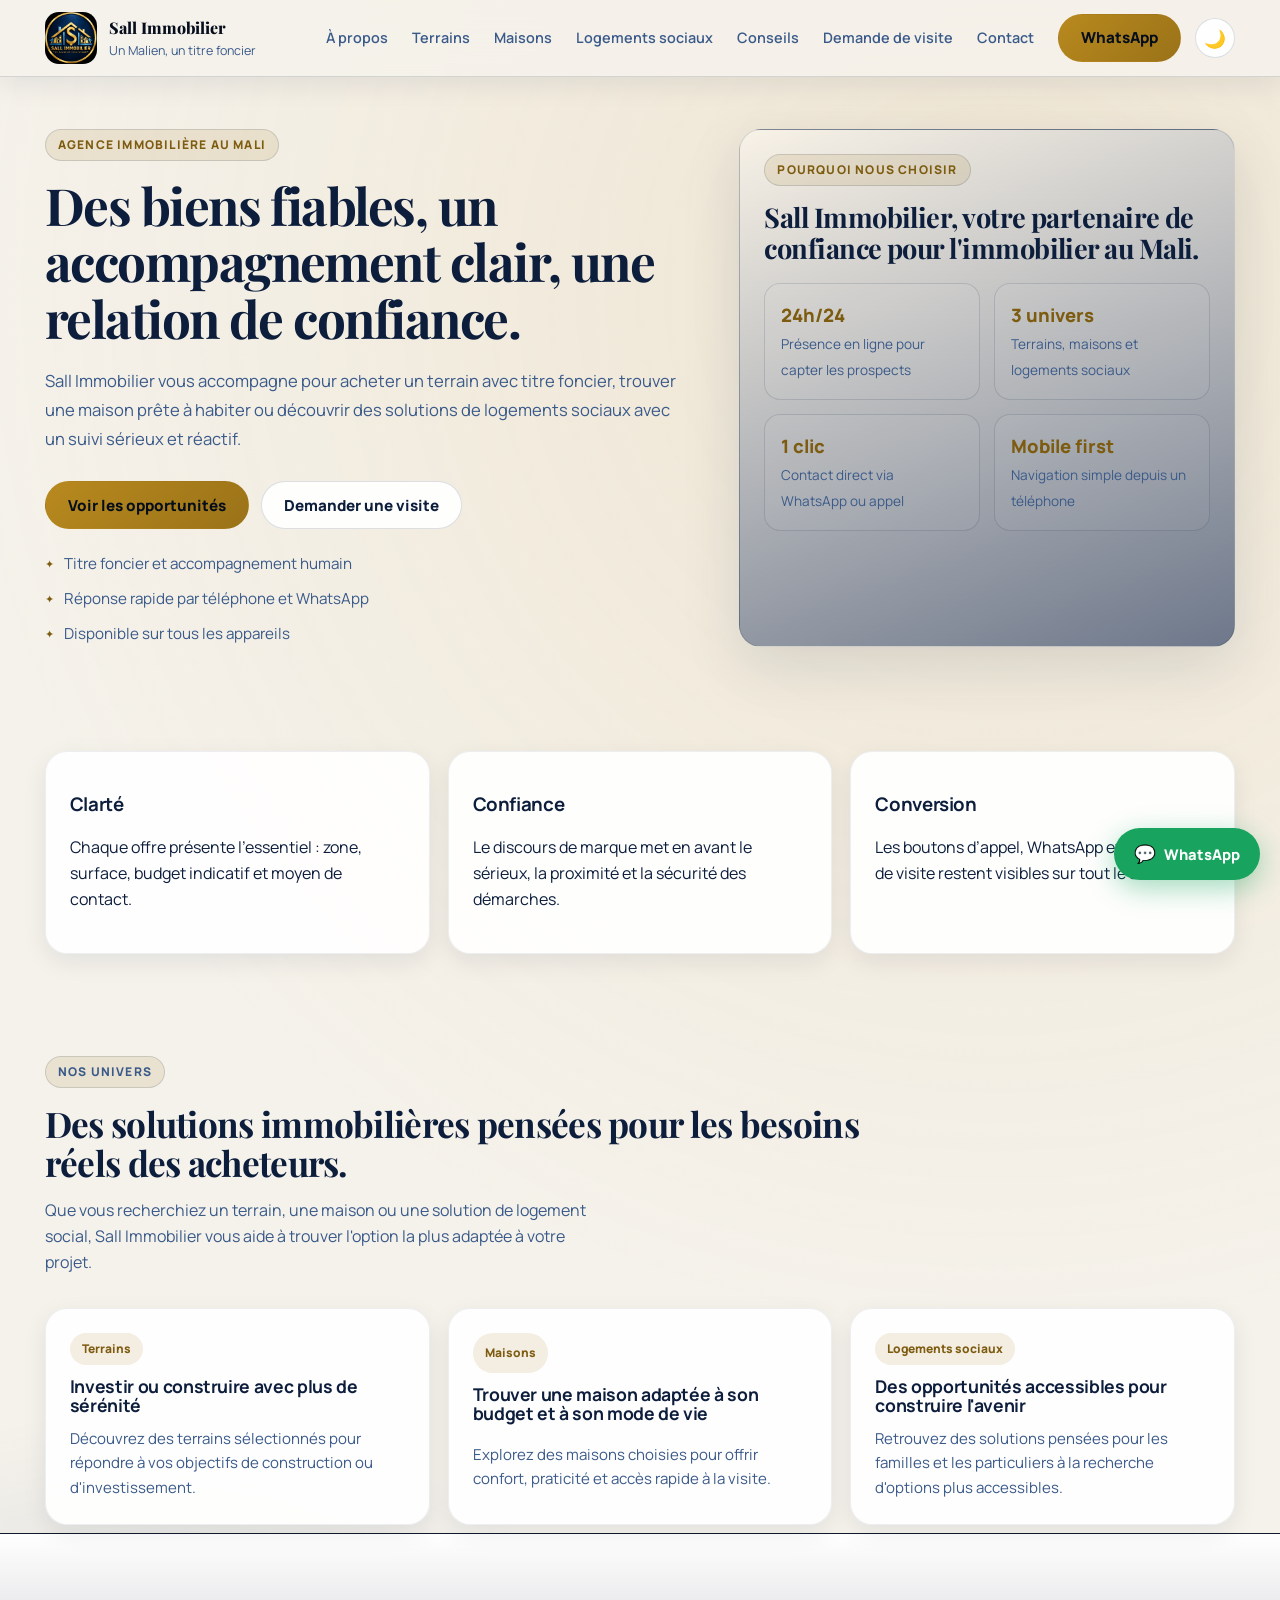
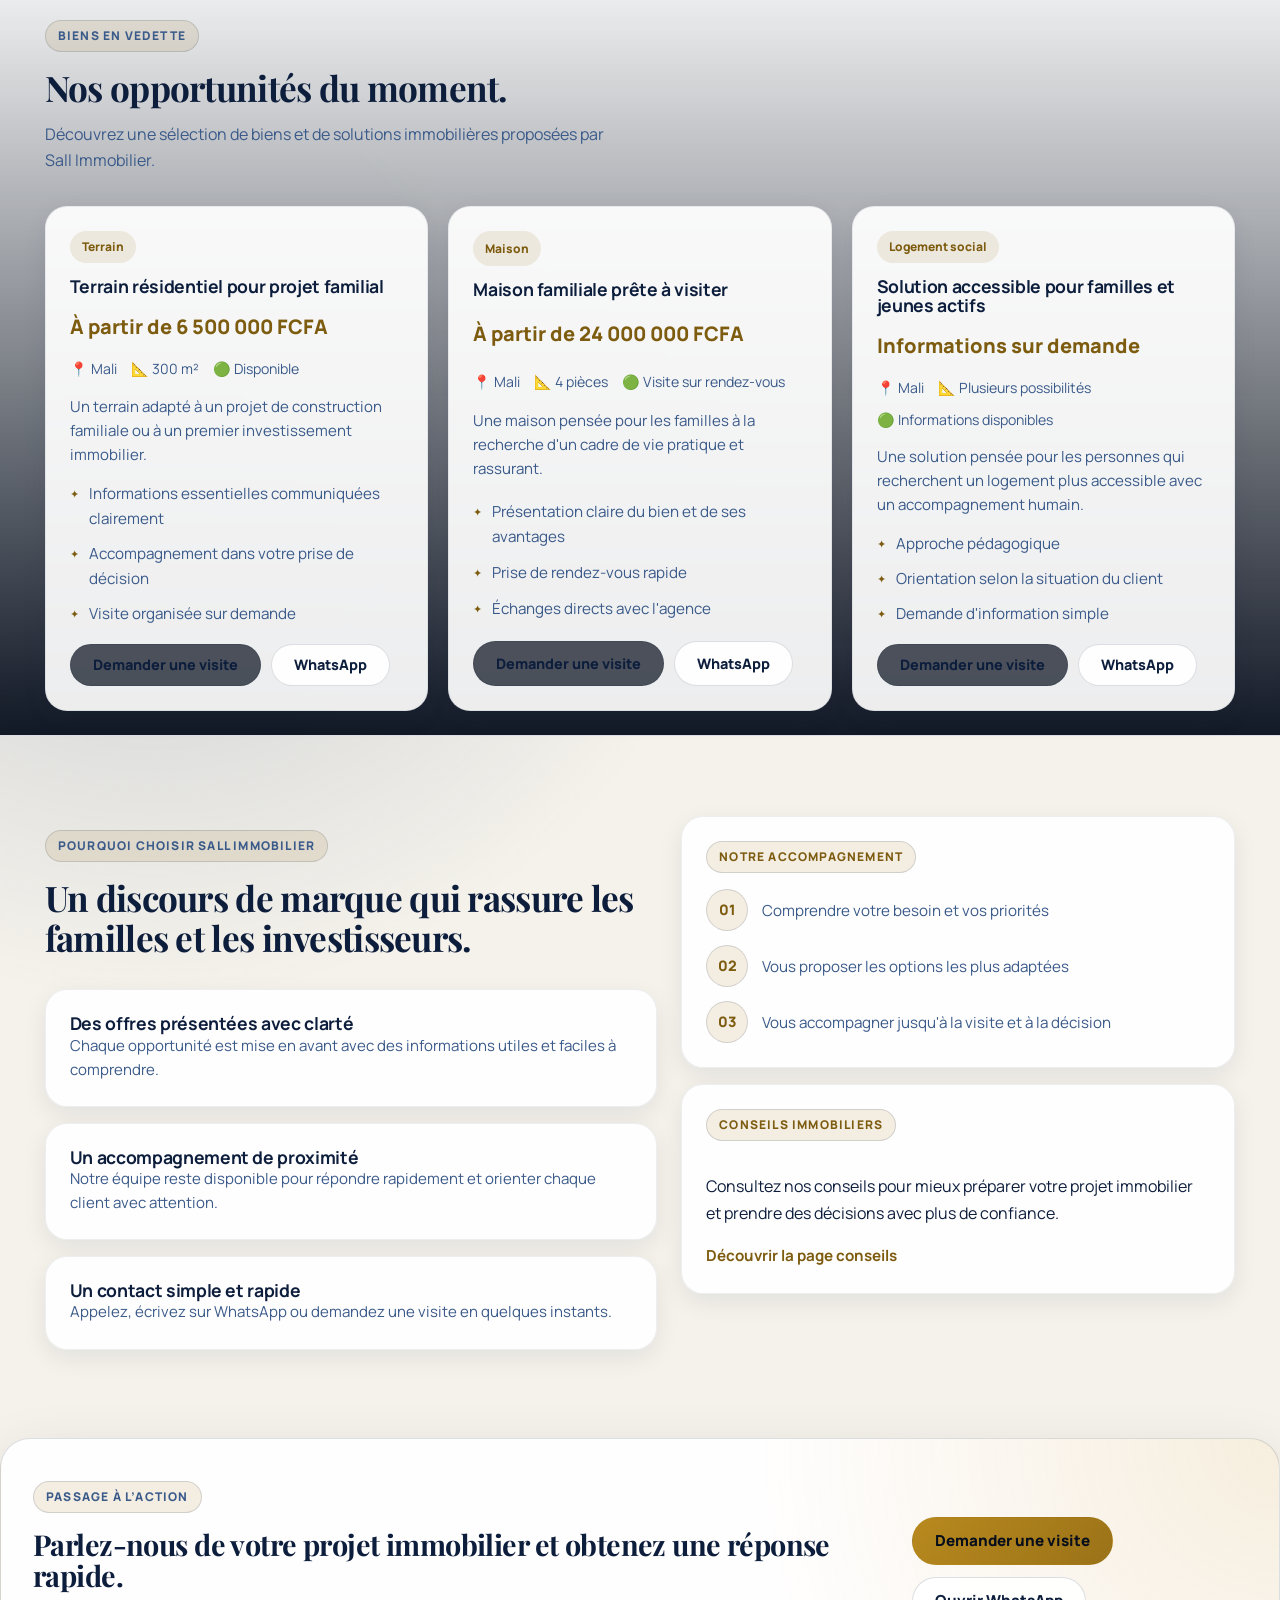
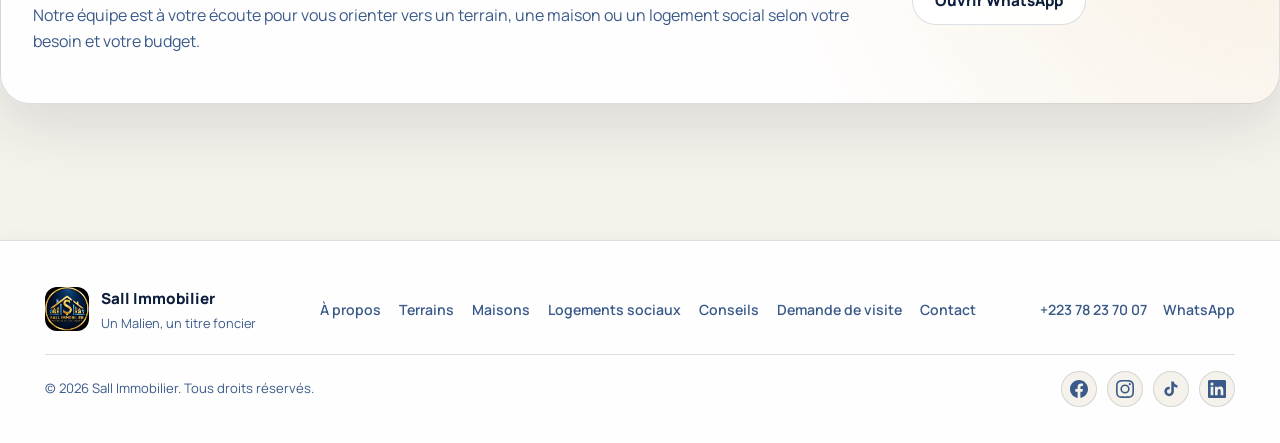
==== index.html @ d14646b2 "Clean deploy - Site Sall Immobilier" ====
<!DOCTYPE html>
<html lang="fr">
  <head>
    <meta charset="UTF-8" />
    <meta name="viewport" content="width=device-width, initial-scale=1.0" />
    <title>Sall Immobilier | Terrains, maisons et logements sociaux au Mali</title>
    <link rel="icon" type="image/png" href="Logo.png" />
    <meta
      name="description"
      content="Sall Immobilier accompagne vos projets immobiliers au Mali avec des terrains, maisons et logements sociaux présentés avec clarté et professionnalisme."
    />
    <link rel="preconnect" href="https://fonts.googleapis.com" />
    <link rel="preconnect" href="https://fonts.gstatic.com" crossorigin />
    <link
      href="https://fonts.googleapis.com/css2?family=Manrope:wght@400;500;600;700;800&family=Playfair+Display:wght@600;700&display=swap"
      rel="stylesheet"
    />
    <link rel="stylesheet" href="styles.css" />
    <link rel="icon" type="image/png" href="Logo.png" />
    <link rel="shortcut icon" href="Logo.png" />
    <link rel="apple-touch-icon" href="Logo.png" />
  </head>
  <body data-page="home">
    <header class="site-header" data-site-header></header>

    <main>
      <section class="hero hero-home">
        <div class="shell hero-grid">
          <div class="hero-copy">
            <p class="eyebrow">Agence immobilière au Mali</p>
            <h1>Des biens fiables, un accompagnement clair, une relation de confiance.</h1>
            <p class="lead">
              Sall Immobilier vous accompagne pour acheter un terrain avec titre foncier,
              trouver une maison prête à habiter ou découvrir des solutions de logements
              sociaux avec un suivi sérieux et réactif.
            </p>
            <div class="button-row">
              <a class="button button-gold" href="terrains.html">Voir les opportunités</a>
              <a class="button button-outline" href="demande-visite.html">Demander une visite</a>
            </div>
            <ul class="feature-list compact-list">
              <li>Titre foncier et accompagnement humain</li>
              <li>Réponse rapide par téléphone et WhatsApp</li>
              <li>Disponible sur tous les appareils</li>
            </ul>
          </div>

          <div class="hero-panel elevated-card">
            <p class="card-kicker">Pourquoi nous choisir</p>
            <h2>Sall Immobilier, votre partenaire de confiance pour l'immobilier au Mali.</h2>
            <div class="stats-grid">
              <article>
                <strong>24h/24</strong>
                <span>Présence en ligne pour capter les prospects</span>
              </article>
              <article>
                <strong>3 univers</strong>
                <span>Terrains, maisons et logements sociaux</span>
              </article>
              <article>
                <strong>1 clic</strong>
                <span>Contact direct via WhatsApp ou appel</span>
              </article>
              <article>
                <strong>Mobile first</strong>
                <span>Navigation simple depuis un téléphone</span>
              </article>
            </div>
          </div>
        </div>
      </section>

      <section class="section">
        <div class="shell">
          <div class="trust-grid">
            <article class="info-card">
              <h3>Clarté</h3>
              <p>Chaque offre présente l’essentiel : zone, surface, budget indicatif et moyen de contact.</p>
            </article>
            <article class="info-card">
              <h3>Confiance</h3>
              <p>Le discours de marque met en avant le sérieux, la proximité et la sécurité des démarches.</p>
            </article>
            <article class="info-card">
              <h3>Conversion</h3>
              <p>Les boutons d’appel, WhatsApp et demande de visite restent visibles sur tout le site.</p>
            </article>
          </div>
        </div>
      </section>

      <section class="section">
        <div class="shell">
          <div class="section-heading">
            <p class="eyebrow">Nos univers</p>
            <h2>Des solutions immobilières pensées pour les besoins réels des acheteurs.</h2>
            <p>
              Que vous recherchiez un terrain, une maison ou une solution de logement social,
              Sall Immobilier vous aide à trouver l'option la plus adaptée à votre projet.
            </p>
          </div>
          <div class="category-grid">
            <a class="category-card" href="terrains.html">
              <span class="pill">Terrains</span>
              <h3>Investir ou construire avec plus de sérénité</h3>
              <p>
                Découvrez des terrains sélectionnés pour répondre à vos objectifs de construction
                ou d'investissement.
              </p>
            </a>
            <a class="category-card" href="maisons.html">
              <span class="pill">Maisons</span>
              <h3>Trouver une maison adaptée à son budget et à son mode de vie</h3>
              <p>
                Explorez des maisons choisies pour offrir confort, praticité et accès rapide à
                la visite.
              </p>
            </a>
            <a class="category-card" href="logements-sociaux.html">
              <span class="pill">Logements sociaux</span>
              <h3>Des opportunités accessibles pour construire l'avenir</h3>
              <p>
                Retrouvez des solutions pensées pour les familles et les particuliers à la
                recherche d'options plus accessibles.
              </p>
            </a>
          </div>
        </div>
      </section>

      <section class="section section-dark">
        <div class="shell">
          <div class="section-heading">
            <p class="eyebrow">Biens en vedette</p>
            <h2>Nos opportunités du moment.</h2>
            <p>
              Découvrez une sélection de biens et de solutions immobilières proposées par
              Sall Immobilier.
            </p>
          </div>
          <div class="listing-grid" data-listings="featured"></div>
        </div>
      </section>

      <section class="section">
        <div class="shell split-layout">
          <div>
            <div class="section-heading">
              <p class="eyebrow">Pourquoi choisir Sall Immobilier</p>
              <h2>Un discours de marque qui rassure les familles et les investisseurs.</h2>
            </div>
            <div class="bullet-cards">
              <article class="bullet-card">
                <h3>Des offres présentées avec clarté</h3>
                <p>Chaque opportunité est mise en avant avec des informations utiles et faciles à comprendre.</p>
              </article>
              <article class="bullet-card">
                <h3>Un accompagnement de proximité</h3>
                <p>Notre équipe reste disponible pour répondre rapidement et orienter chaque client avec attention.</p>
              </article>
              <article class="bullet-card">
                <h3>Un contact simple et rapide</h3>
                <p>Appelez, écrivez sur WhatsApp ou demandez une visite en quelques instants.</p>
              </article>
            </div>
          </div>

          <div class="panel-stack">
            <article class="elevated-card">
              <p class="card-kicker">Notre accompagnement</p>
              <ol class="step-list">
                <li>Comprendre votre besoin et vos priorités</li>
                <li>Vous proposer les options les plus adaptées</li>
                <li>Vous accompagner jusqu'à la visite et à la décision</li>
              </ol>
            </article>
            <article class="elevated-card">
              <p class="card-kicker">Conseils immobiliers</p>
              <p>
                Consultez nos conseils pour mieux préparer votre projet immobilier et prendre
                des décisions avec plus de confiance.
              </p>
              <a class="text-link" href="conseils.html">Découvrir la page conseils</a>
            </article>
          </div>
        </div>
      </section>

      <section class="section cta-section">
        <div class="shell cta-shell">
          <div>
            <p class="eyebrow">Passage à l’action</p>
            <h2>Parlez-nous de votre projet immobilier et obtenez une réponse rapide.</h2>
            <p>
              Notre équipe est à votre écoute pour vous orienter vers un terrain, une maison ou
              un logement social selon votre besoin et votre budget.
            </p>
          </div>
          <div class="button-row">
            <a class="button button-gold" href="demande-visite.html">Demander une visite</a>
            <a class="button button-outline" data-whatsapp-link href="#">Ouvrir WhatsApp</a>
          </div>
        </div>
      </section>
    </main>

    <footer class="site-footer" data-site-footer></footer>
    <a class="floating-whatsapp" data-whatsapp-link href="#" aria-label="Contacter Sall Immobilier sur WhatsApp">WhatsApp</a>

    <script src="site-data.js"></script>
    <script src="script.js"></script>
  </body>
</html>
---- styles.css ----
/* ============================================================
   SALL IMMOBILIER — Design System
   Palette extraite du logo : Bleu marine #0d1e3d + Or #e8b84b
   ============================================================ */

/* ── Variables : Mode sombre (défaut) ──────────────────────── */
:root {
  --bg:           #060e1c;
  --bg-soft:      #091528;
  --panel:        #0d1e3d;
  --panel-alt:    rgba(13, 30, 61, 0.55);
  --panel-glass:  rgba(6, 14, 28, 0.82);
  --ink:          #f0ece4;
  --ink-strong:   #ffffff;
  --muted:        #8fa8c8;
  --gold:         #c8973a;
  --gold-strong:  #e8b84b;
  --gold-light:   #f5d278;
  --gold-dim:     rgba(200, 151, 58, 0.18);
  --blue-accent:  #1a3a6b;
  --green-wa:     #18a45f;
  --line:         rgba(200, 151, 58, 0.18);
  --line-subtle:  rgba(255, 255, 255, 0.08);
  --shadow:       0 20px 60px rgba(0, 0, 0, 0.4);
  --shadow-sm:    0 8px 24px rgba(0, 0, 0, 0.28);
  --radius-xl:    30px;
  --radius-lg:    22px;
  --radius-md:    16px;
  --radius-sm:    12px;
  --shell:        100%;
  --transition:   220ms ease;
}

/* ── Variables : Mode clair ─────────────────────────────────── */
[data-theme="light"] {
  --bg:           #f5f2eb;
  --bg-soft:      #ede9de;
  --panel:        #ffffff;
  --panel-alt:    rgba(255, 255, 255, 0.92);
  --panel-glass:  rgba(245, 242, 235, 0.90);
  --ink:          #0d1e3d;
  --ink-strong:   #060e1c;
  --muted:        #3a5a8a;
  --gold:         #9a7218;
  --gold-strong:  #7d5c10;
  --gold-light:   #b8891e;
  --gold-dim:     rgba(154, 114, 24, 0.12);
  --blue-accent:  #0d1e3d;
  --line:         rgba(13, 30, 61, 0.14);
  --line-subtle:  rgba(13, 30, 61, 0.07);
  --shadow:       0 20px 60px rgba(13, 30, 61, 0.12);
  --shadow-sm:    0 8px 24px rgba(13, 30, 61, 0.08);
}

/* Respect de la préférence système si aucun choix manuel */
@media (prefers-color-scheme: light) {
  :root:not([data-theme]) {
    --bg:           #f5f2eb;
    --bg-soft:      #ede9de;
    --panel:        #ffffff;
    --panel-alt:    rgba(255, 255, 255, 0.92);
    --panel-glass:  rgba(245, 242, 235, 0.90);
    --ink:          #0d1e3d;
    --ink-strong:   #060e1c;
    --muted:        #3a5a8a;
    --gold:         #9a7218;
    --gold-strong:  #7d5c10;
    --gold-light:   #b8891e;
    --gold-dim:     rgba(154, 114, 24, 0.12);
    --blue-accent:  #0d1e3d;
    --line:         rgba(13, 30, 61, 0.14);
    --line-subtle:  rgba(13, 30, 61, 0.07);
    --shadow:       0 20px 60px rgba(13, 30, 61, 0.12);
    --shadow-sm:    0 8px 24px rgba(13, 30, 61, 0.08);
  }
}

/* ── Reset & Base ───────────────────────────────────────────── */
*, *::before, *::after {
  box-sizing: border-box;
}

html {
  scroll-behavior: smooth;
  -webkit-text-size-adjust: 100%;
}

body {
  margin: 0;
  font-family: "Manrope", sans-serif;
  font-size: 1rem;
  line-height: 1.65;
  color: var(--ink);
  background-color: var(--bg);
  background-image:
    radial-gradient(circle at 78% 8%, rgba(200, 151, 58, 0.14) 0%, transparent 30%),
    radial-gradient(circle at 12% 55%, rgba(26, 58, 107, 0.22) 0%, transparent 26%);
  transition: background-color var(--transition), color var(--transition);
  -webkit-font-smoothing: antialiased;
}

[data-theme="light"] body {
  background-image:
    radial-gradient(circle at 78% 8%, rgba(200, 151, 58, 0.08) 0%, transparent 30%),
    radial-gradient(circle at 12% 55%, rgba(13, 30, 61, 0.06) 0%, transparent 26%);
}

a {
  color: inherit;
  text-decoration: none;
}

img {
  display: block;
  max-width: 100%;
}

button {
  cursor: pointer;
  font-family: inherit;
}

/* ── Layout Shell (Pleine largeur) ──────────────────────────── */
.shell {
  width: 100%;
  max-width: 100%;
  padding-inline: clamp(20px, 3.5vw, 64px);
  margin-inline: auto;
  box-sizing: border-box;
}

/* ── HEADER (Pleine largeur) ────────────────────────────────── */
.site-header {
  position: sticky;
  top: 0;
  z-index: 100;
  width: 100%;
  margin: 0;
  padding: 12px clamp(20px, 3.5vw, 64px);
  background: var(--panel-glass);
  backdrop-filter: blur(20px);
  -webkit-backdrop-filter: blur(20px);
  border-bottom: 1px solid var(--line);
  box-shadow: var(--shadow-sm);
  transition: background var(--transition), border-color var(--transition);
}

.header-bar {
  display: flex;
  align-items: center;
  justify-content: space-between;
  gap: 16px;
  padding: 0;
  border-radius: 0;
  border: none;
  background: transparent;
  backdrop-filter: none;
  -webkit-backdrop-filter: none;
  box-shadow: none;
  width: 100%;
}

/* ── Brand / Logo ───────────────────────────────────────────── */
.brand {
  display: flex;
  align-items: center;
  gap: 12px;
  min-width: 0;
  flex-shrink: 0;
}

.brand img {
  width: 52px;
  height: 52px;
  object-fit: contain;
  border-radius: 14px;
  flex-shrink: 0;
}

.brand strong {
  display: block;
  font-size: 1rem;
  font-weight: 800;
  color: var(--ink-strong);
  white-space: nowrap;
}

.brand span {
  display: block;
  font-size: 0.78rem;
  color: var(--muted);
  white-space: nowrap;
}

/* ── Desktop Navigation ─────────────────────────────────────── */
.header-nav {
  display: flex;
  align-items: center;
  gap: 14px;
}

.nav {
  display: flex;
  gap: 4px;
  flex-wrap: wrap;
  align-items: center;
}

.nav a {
  font-size: 0.9rem;
  font-weight: 600;
  color: var(--muted);
  padding: 6px 10px;
  border-radius: 8px;
  transition: color var(--transition), background var(--transition);
  white-space: nowrap;
}

.nav a:hover,
.nav a[aria-current="page"] {
  color: var(--ink);
  background: var(--gold-dim);
}

.nav a[aria-current="page"] {
  color: var(--gold-strong);
}

/* ── Theme Toggle ───────────────────────────────────────────── */
.theme-toggle {
  display: flex;
  align-items: center;
  justify-content: center;
  width: 40px;
  height: 40px;
  border-radius: 50%;
  border: 1px solid var(--line);
  background: var(--panel-alt);
  color: var(--ink);
  font-size: 1.1rem;
  transition: background var(--transition), border-color var(--transition), transform 180ms ease;
  flex-shrink: 0;
}

.theme-toggle:hover {
  background: var(--gold-dim);
  border-color: var(--gold);
  transform: rotate(20deg);
}

/* ── Hamburger Button ───────────────────────────────────────── */
.nav-toggle {
  display: none;
  flex-direction: column;
  justify-content: center;
  align-items: center;
  gap: 5px;
  width: 42px;
  height: 42px;
  border-radius: 10px;
  border: 1px solid var(--line);
  background: var(--panel-alt);
  padding: 0;
  flex-shrink: 0;
}

.nav-toggle span {
  display: block;
  width: 20px;
  height: 2px;
  background: var(--ink);
  border-radius: 2px;
  transition: transform 300ms ease, opacity 300ms ease, width 300ms ease;
}

.nav-toggle[aria-expanded="true"] span:nth-child(1) {
  transform: translateY(7px) rotate(45deg);
}
.nav-toggle[aria-expanded="true"] span:nth-child(2) {
  opacity: 0;
  width: 0;
}
.nav-toggle[aria-expanded="true"] span:nth-child(3) {
  transform: translateY(-7px) rotate(-45deg);
}

/* ── Mobile Navigation Overlay ──────────────────────────────── */
.nav-overlay {
  position: fixed;
  inset: 0;
  z-index: 99;
  background: var(--panel);
  display: flex;
  flex-direction: column;
  padding: 24px;
  transform: translateX(100%);
  transition: transform 320ms cubic-bezier(0.4, 0, 0.2, 1);
  overflow-y: auto;
}

.nav-overlay.is-open {
  transform: translateX(0);
}

.nav-overlay-header {
  display: flex;
  align-items: center;
  justify-content: space-between;
  margin-bottom: 32px;
  padding-bottom: 20px;
  border-bottom: 1px solid var(--line);
}

.nav-overlay-logo {
  display: flex;
  align-items: center;
  gap: 12px;
}

.nav-overlay-logo img {
  width: 46px;
  height: 46px;
  object-fit: contain;
  border-radius: 12px;
}

.nav-overlay-logo strong {
  font-size: 1rem;
  font-weight: 800;
  color: var(--ink-strong);
}

.nav-close {
  display: flex;
  align-items: center;
  justify-content: center;
  width: 40px;
  height: 40px;
  border-radius: 10px;
  border: 1px solid var(--line);
  background: var(--panel-alt);
  color: var(--ink);
  font-size: 1.2rem;
  transition: background var(--transition);
}

.nav-close:hover {
  background: var(--gold-dim);
}

.nav-mobile {
  display: flex;
  flex-direction: column;
  gap: 4px;
  flex: 1;
}

.nav-mobile a {
  display: flex;
  align-items: center;
  padding: 14px 16px;
  border-radius: 12px;
  font-size: 1rem;
  font-weight: 600;
  color: var(--muted);
  border: 1px solid transparent;
  transition: color var(--transition), background var(--transition), border-color var(--transition);
}

.nav-mobile a:hover,
.nav-mobile a[aria-current="page"] {
  color: var(--gold-strong);
  background: var(--gold-dim);
  border-color: var(--line);
}

.nav-mobile-cta {
  margin-top: 24px;
  padding-top: 20px;
  border-top: 1px solid var(--line);
  display: flex;
  flex-direction: column;
  gap: 12px;
}

/* ── Buttons ─────────────────────────────────────────────────── */
.button-row {
  display: flex;
  flex-wrap: wrap;
  gap: 12px;
}

.button {
  display: inline-flex;
  align-items: center;
  justify-content: center;
  min-height: 48px;
  padding: 0 22px;
  border-radius: 999px;
  border: 1px solid transparent;
  font-family: inherit;
  font-weight: 800;
  font-size: 0.95rem;
  white-space: nowrap;
  transition: transform 180ms ease, border-color 180ms ease, background 180ms ease, box-shadow 180ms ease;
  cursor: pointer;
}

.button:hover,
.button:focus-visible {
  transform: translateY(-2px);
  box-shadow: 0 8px 24px rgba(0, 0, 0, 0.2);
}

.button-gold {
  color: #060e1c;
  background: linear-gradient(135deg, var(--gold-light), var(--gold));
  border-color: transparent;
}

.button-gold:hover {
  background: linear-gradient(135deg, #fde07a, #d4a843);
}

.button-outline {
  background: var(--panel-alt);
  border-color: var(--line);
  color: var(--ink);
}

.button-outline:hover {
  border-color: var(--gold);
  background: var(--gold-dim);
}

.button-dark {
  background: rgba(6, 14, 28, 0.7);
  border-color: var(--line);
  color: var(--ink);
}

[data-theme="light"] .button-dark {
  background: rgba(13, 30, 61, 0.08);
  color: var(--ink);
}

/* ── Badges & Pills ──────────────────────────────────────────── */
.eyebrow,
.card-kicker,
.pill {
  display: inline-flex;
  align-items: center;
  width: fit-content;
  min-height: 32px;
  padding: 0 12px;
  border-radius: 999px;
  letter-spacing: 0.1em;
  text-transform: uppercase;
  font-size: 0.75rem;
  font-weight: 800;
}

.eyebrow,
.card-kicker {
  margin: 0 0 16px;
  background: var(--gold-dim);
  color: var(--gold-strong);
  border: 1px solid var(--line);
}

.pill {
  background: var(--gold-dim);
  color: var(--gold-strong);
  letter-spacing: 0;
  text-transform: none;
}

/* ── Typography ──────────────────────────────────────────────── */
.brand strong,
h1, h2,
.panel-title,
.page-hero h1 {
  font-family: "Playfair Display", serif;
}

h1, h2, h3 {
  line-height: 1.1;
  letter-spacing: -0.02em;
}

/* ── Hero Section ────────────────────────────────────────────── */
.hero {
  padding: 52px 0 24px;
}

.hero-grid,
.split-layout,
.contact-layout,
.page-grid,
.form-layout {
  display: grid;
  gap: 24px;
}

.hero-grid {
  grid-template-columns: 1.15fr 0.85fr;
  align-items: stretch;
}

.hero-copy h1 {
  margin: 0;
  font-size: clamp(2rem, 4.5vw, 3.2rem);
  line-height: 1.1;
  letter-spacing: -0.03em;
}

.page-hero h1 {
  margin: 0;
  line-height: 0.96;
  letter-spacing: -0.04em;
}

.lead {
  margin: 20px 0 0;
  line-height: 1.75;
  max-width: 64ch;
  font-size: 1.04rem;
  color: var(--muted);
}

.hero-copy .button-row {
  margin: 28px 0 22px;
}

/* ── Feature Lists ───────────────────────────────────────────── */
.compact-list,
.feature-list,
.step-list,
.data-list,
.listing-highlights,
.contact-list {
  margin: 0;
  padding: 0;
  list-style: none;
}

.feature-list,
.listing-highlights,
.contact-list {
  display: grid;
  gap: 10px;
}

.feature-list li,
.listing-highlights li,
.contact-list li {
  display: flex;
  align-items: flex-start;
  gap: 10px;
  color: var(--muted);
  font-size: 0.95rem;
}

.feature-list li::before,
.listing-highlights li::before,
.contact-list li::before {
  content: "✦";
  color: var(--gold-strong);
  font-size: 0.7rem;
  margin-top: 4px;
  flex-shrink: 0;
}

/* ── Cards ───────────────────────────────────────────────────── */
.elevated-card,
.info-card,
.category-card,
.listing-card,
.bullet-card,
.contact-card,
.article-card,
.form-shell {
  padding: 24px;
  border-radius: var(--radius-lg);
  background: var(--panel-alt);
  border: 1px solid var(--line-subtle);
  box-shadow: var(--shadow-sm);
  transition: background var(--transition), border-color var(--transition);
}

[data-theme="light"] .elevated-card,
[data-theme="light"] .info-card,
[data-theme="light"] .category-card,
[data-theme="light"] .listing-card,
[data-theme="light"] .bullet-card,
[data-theme="light"] .contact-card,
[data-theme="light"] .article-card,
[data-theme="light"] .form-shell {
  border-color: var(--line);
  box-shadow: var(--shadow-sm);
}

.hero-panel {
  border: 1px solid var(--line);
  background:
    linear-gradient(160deg, rgba(200, 151, 58, 0.12) 0%, rgba(13, 30, 61, 0.6) 100%),
    var(--panel);
  box-shadow: var(--shadow);
}

.hero-panel h2 {
  margin: 0 0 18px;
  font-size: clamp(1.3rem, 2.5vw, 1.7rem);
  line-height: 1.15;
}

/* ── Stats Grid ──────────────────────────────────────────────── */
.stats-grid {
  display: grid;
  grid-template-columns: repeat(2, minmax(0, 1fr));
  gap: 14px;
}

.stats-grid article {
  padding: 16px;
  border-radius: var(--radius-md);
  border: 1px solid var(--line);
  background: rgba(255, 255, 255, 0.04);
}

[data-theme="light"] .stats-grid article {
  background: rgba(13, 30, 61, 0.04);
}

.stats-grid strong {
  display: block;
  font-size: 1.15rem;
  font-weight: 800;
  color: var(--gold-strong);
}

.stats-grid span {
  font-size: 0.85rem;
  color: var(--muted);
}

/* ── Sections ────────────────────────────────────────────────── */
.section {
  padding: 80px 0 8px;
}

.section-dark {
  padding: 72px 0 24px;
  background:
    linear-gradient(180deg, var(--panel) 0%, rgba(6, 14, 28, 0.95) 100%);
  border-top: 1px solid var(--line);
  border-bottom: 1px solid var(--line);
}

[data-theme="light"] .section-dark {
  background: linear-gradient(180deg, rgba(13, 30, 61, 0.04) 0%, rgba(13, 30, 61, 0.02) 100%);
}

.section-heading {
  max-width: 880px;
  margin-bottom: 32px;
}

.section-heading h2 {
  margin: 0;
  font-size: clamp(1.6rem, 3vw, 2.2rem);
  line-height: 1.12;
}

.section-heading p {
  margin-top: 14px;
  color: var(--muted);
  max-width: 56ch;
}

/* ── Grids ───────────────────────────────────────────────────── */
.trust-grid {
  display: grid;
  grid-template-columns: repeat(3, minmax(0, 1fr));
  gap: 18px;
}

.category-grid {
  display: grid;
  grid-template-columns: repeat(3, minmax(0, 1fr));
  gap: 18px;
}

.listing-grid {
  display: grid;
  grid-template-columns: repeat(3, minmax(0, 1fr));
  gap: 20px;
}

.articles-grid {
  display: grid;
  grid-template-columns: repeat(3, minmax(0, 1fr));
  gap: 20px;
}

/* ── Category Cards ──────────────────────────────────────────── */
.category-card {
  display: grid;
  gap: 12px;
  transition: transform var(--transition), border-color var(--transition), box-shadow var(--transition);
  cursor: pointer;
}

.category-card:hover {
  transform: translateY(-4px);
  border-color: var(--gold);
  box-shadow: 0 16px 40px rgba(200, 151, 58, 0.15);
}

.category-card h3,
.listing-card h3,
.bullet-card h3,
.contact-card h3,
.article-card h3 {
  margin: 0;
  font-size: 1.1rem;
  font-weight: 700;
  color: var(--ink);
}

.category-card p,
.listing-card p,
.bullet-card p,
.contact-card p,
.article-card p {
  margin: 0;
  color: var(--muted);
  font-size: 0.94rem;
  line-height: 1.6;
}

/* ── Listing Cards ───────────────────────────────────────────── */
.listing-card {
  display: grid;
  gap: 14px;
}

.listing-price {
  font-size: 1.25rem;
  font-weight: 800;
  color: var(--gold-strong);
}

.listing-meta {
  display: flex;
  flex-wrap: wrap;
  gap: 8px 14px;
  font-size: 0.88rem;
  color: var(--muted);
}

.listing-meta span {
  display: flex;
  align-items: center;
  gap: 4px;
}

.listing-actions {
  display: flex;
  flex-wrap: wrap;
  gap: 10px;
  margin-top: 4px;
}

.listing-actions .button {
  min-height: 42px;
  font-size: 0.9rem;
}

/* ── Split Layout ────────────────────────────────────────────── */
.split-layout {
  grid-template-columns: 1.05fr 0.95fr;
  align-items: start;
}

.bullet-cards,
.panel-stack {
  display: grid;
  gap: 16px;
}

/* ── Step List ───────────────────────────────────────────────── */
.step-list {
  display: grid;
  gap: 14px;
  counter-reset: step;
}

.step-list li {
  display: flex;
  gap: 14px;
  align-items: center;
  color: var(--muted);
  font-size: 0.95rem;
}

.step-list li::before {
  counter-increment: step;
  content: counter(step, decimal-leading-zero);
  display: inline-flex;
  align-items: center;
  justify-content: center;
  width: 42px;
  height: 42px;
  flex: 0 0 42px;
  border-radius: 50%;
  background: var(--gold-dim);
  border: 1px solid var(--line);
  color: var(--gold-strong);
  font-weight: 800;
  font-size: 0.9rem;
}

/* ── CTA Section ─────────────────────────────────────────────── */
.cta-section {
  padding-bottom: 88px;
}

.cta-shell {
  display: flex;
  align-items: center;
  justify-content: space-between;
  gap: 24px;
  padding: 32px;
  border-radius: var(--radius-xl);
  border: 1px solid var(--line);
  background:
    radial-gradient(circle at top right, rgba(200, 151, 58, 0.16) 0%, transparent 40%),
    var(--panel-alt);
  box-shadow: var(--shadow);
}

.cta-shell h2 {
  margin: 0;
  font-size: clamp(1.3rem, 2.5vw, 1.8rem);
}

.cta-shell p {
  margin-top: 10px;
  color: var(--muted);
}

/* ── Page Hero ───────────────────────────────────────────────── */
.page-hero {
  padding: 52px 0 12px;
}

.page-grid {
  grid-template-columns: 1.1fr 0.9fr;
  align-items: center;
}

.page-hero h1 {
  font-size: clamp(2.2rem, 5.5vw, 4rem);
}

.hero-aside {
  padding: 24px;
  border-radius: var(--radius-xl);
  border: 1px solid var(--line);
  background:
    linear-gradient(160deg, rgba(200, 151, 58, 0.1) 0%, rgba(13, 30, 61, 0.4) 100%),
    var(--panel);
  box-shadow: var(--shadow);
}

.hero-aside img {
  width: 100%;
  max-width: 120px;
  border-radius: 20px;
  margin-bottom: 16px;
}

.hero-aside h2,
.panel-title {
  margin: 0 0 12px;
  font-size: 1.5rem;
}

/* ── Filter Chips ────────────────────────────────────────────── */
.filter-row {
  display: flex;
  flex-wrap: wrap;
  gap: 10px;
  margin-bottom: 20px;
}

.filter-chip {
  min-height: 38px;
  padding: 0 14px;
  border-radius: 999px;
  background: var(--panel-alt);
  border: 1px solid var(--line);
  color: var(--muted);
  display: inline-flex;
  align-items: center;
  font-size: 0.88rem;
  font-weight: 600;
}

/* ── Contact Layout ──────────────────────────────────────────── */
.contact-layout,
.form-layout {
  grid-template-columns: 0.9fr 1.1fr;
  align-items: start;
}

.contact-card ul {
  margin: 12px 0 20px;
  padding: 0;
  list-style: none;
  display: grid;
  gap: 10px;
}

.contact-card li {
  display: flex;
  align-items: flex-start;
  gap: 8px;
  color: var(--muted);
  line-height: 1.6;
  font-size: 0.95rem;
}

.contact-card li::before {
  content: "✦";
  color: var(--gold-strong);
  font-size: 0.7rem;
  margin-top: 5px;
  flex-shrink: 0;
}

/* ── Article Cards ───────────────────────────────────────────── */
.article-card {
  display: grid;
  gap: 12px;
}

/* ── Form ────────────────────────────────────────────────────── */
.form-shell {
  background:
    radial-gradient(circle at top right, rgba(200, 151, 58, 0.1), transparent 30%),
    var(--panel-alt);
}

.lead-form {
  display: grid;
  gap: 16px;
  margin-top: 18px;
}

.field-grid {
  display: grid;
  grid-template-columns: repeat(2, minmax(0, 1fr));
  gap: 16px;
}

.field {
  display: grid;
  gap: 7px;
}

.field.full {
  grid-column: 1 / -1;
}

.field label {
  font-weight: 700;
  font-size: 0.9rem;
  color: var(--ink);
}

.field input,
.field select,
.field textarea {
  width: 100%;
  min-height: 48px;
  padding: 12px 14px;
  border-radius: 12px;
  border: 1px solid var(--line);
  background: var(--bg);
  color: var(--ink);
  font: inherit;
  font-size: 0.95rem;
  transition: border-color var(--transition), box-shadow var(--transition);
  appearance: none;
  -webkit-appearance: none;
}

.field input:focus,
.field select:focus,
.field textarea:focus {
  outline: none;
  border-color: var(--gold);
  box-shadow: 0 0 0 3px rgba(200, 151, 58, 0.15);
}

.field textarea {
  min-height: 130px;
  resize: vertical;
}

.field input::placeholder,
.field textarea::placeholder {
  color: var(--muted);
  opacity: 0.7;
}

.field-help {
  margin: 4px 0 0;
  font-size: 0.88rem;
  line-height: 1.55;
  color: var(--muted);
}

/* ── Text Link ───────────────────────────────────────────────── */
.text-link {
  color: var(--gold-strong);
  font-weight: 700;
  font-size: 0.95rem;
  transition: color var(--transition);
}

.text-link:hover {
  color: var(--gold-light);
}

/* ── Footer (Pleine largeur) ─────────────────────────────────── */
.site-footer {
  padding: 48px 0 0;
}

.footer-shell {
  width: 100%;
  max-width: 100%;
  margin-inline: auto;
  padding: 44px clamp(20px, 3.5vw, 64px) 36px;
  border-radius: 0;
  border-left: none;
  border-right: none;
  border-top: 1px solid var(--line);
  border-bottom: none;
  background: var(--panel-alt);
  box-shadow: var(--shadow-sm);
}

.footer-top {
  display: flex;
  align-items: center;
  justify-content: space-between;
  gap: 24px;
  flex-wrap: wrap;
}

.footer-brand {
  display: flex;
  align-items: center;
  gap: 12px;
}

.footer-brand img {
  width: 44px;
  height: 44px;
  object-fit: contain;
  border-radius: 12px;
  flex-shrink: 0;
}

.footer-brand strong {
  font-weight: 800;
  font-size: 0.95rem;
  color: var(--ink);
}

.footer-tagline {
  margin: 2px 0 0;
  font-size: 0.8rem;
  color: var(--muted);
}

.footer-nav {
  display: flex;
  flex-wrap: wrap;
  gap: 6px 18px;
}

.footer-nav a {
  font-size: 0.88rem;
  font-weight: 600;
  color: var(--muted);
  transition: color var(--transition);
  white-space: nowrap;
}

.footer-nav a:hover {
  color: var(--gold-strong);
}

.footer-contact-info {
  display: flex;
  gap: 16px;
}

.footer-contact-info a {
  font-size: 0.88rem;
  font-weight: 600;
  color: var(--muted);
  transition: color var(--transition);
}

.footer-contact-info a:hover {
  color: var(--gold-strong);
}

.footer-bottom {
  display: flex;
  align-items: center;
  justify-content: space-between;
  margin-top: 20px;
  padding-top: 16px;
  border-top: 1px solid var(--line);
}

.footer-bottom p {
  margin: 0;
  font-size: 0.82rem;
  color: var(--muted);
}

.footer-social {
  display: flex;
  gap: 10px;
}

.footer-social a {
  display: flex;
  align-items: center;
  justify-content: center;
  width: 36px;
  height: 36px;
  border-radius: 50%;
  border: 1px solid var(--line);
  background: var(--bg);
  color: var(--muted);
  transition: color var(--transition), border-color var(--transition), background var(--transition);
}

.footer-social a:hover {
  color: var(--gold-strong);
  border-color: var(--gold);
  background: var(--gold-dim);
}

.footer-social a svg {
  width: 18px;
  height: 18px;
}

/* ── Floating WhatsApp ───────────────────────────────────────── */
.floating-whatsapp {
  position: fixed;
  right: 20px;
  bottom: 20px;
  z-index: 50;
  display: inline-flex;
  align-items: center;
  justify-content: center;
  gap: 8px;
  min-height: 52px;
  padding: 0 20px;
  border-radius: 999px;
  background: var(--green-wa);
  color: #ffffff;
  font-weight: 800;
  font-size: 0.92rem;
  box-shadow: 0 8px 28px rgba(24, 164, 95, 0.4);
  transition: transform var(--transition), box-shadow var(--transition);
}

.floating-whatsapp:hover {
  transform: translateY(-3px);
  box-shadow: 0 14px 36px rgba(24, 164, 95, 0.5);
}

.floating-whatsapp::before {
  content: "💬";
  font-size: 1.1rem;
}

/* ── Animations ──────────────────────────────────────────────── */
.fade-in {
  animation: rise 600ms ease both;
}

@keyframes rise {
  from {
    opacity: 0;
    transform: translateY(16px);
  }
  to {
    opacity: 1;
    transform: translateY(0);
  }
}

/* ── Responsive : 1080px ─────────────────────────────────────── */
@media (max-width: 1080px) {
  .hero-grid,
  .split-layout,
  .page-grid,
  .contact-layout,
  .form-layout {
    grid-template-columns: 1fr;
  }

  .trust-grid,
  .category-grid,
  .listing-grid,
  .articles-grid {
    grid-template-columns: repeat(2, minmax(0, 1fr));
  }

  .footer-top {
    flex-direction: column;
    align-items: flex-start;
    gap: 18px;
  }

  .cta-shell {
    flex-wrap: wrap;
  }
}

/* ── Responsive : 780px ──────────────────────────────────────── */
@media (max-width: 780px) {
  .shell {
    padding-inline: 18px;
  }

  .site-header {
    position: sticky;
    top: 0;
    margin: 0;
    padding: 10px 18px;
  }

  .footer-shell {
    padding: 36px 18px 28px;
  }

  /* Afficher le hamburger, masquer la nav desktop */
  .nav-toggle {
    display: flex;
  }

  .header-nav .nav,
  .header-nav > .button-gold {
    display: none;
  }

  /* Réduire la marque sur mobile */
  .brand span {
    display: none;
  }

  .brand img {
    width: 44px;
    height: 44px;
  }

  /* Sections */
  .section {
    padding: 56px 0 8px;
  }

  .cta-section {
    padding-bottom: 56px;
  }

  .trust-grid,
  .category-grid,
  .listing-grid,
  .articles-grid {
    grid-template-columns: 1fr;
  }

  .footer-bottom {
    flex-direction: column;
    gap: 14px;
    text-align: center;
  }

  .field-grid,
  .stats-grid {
    grid-template-columns: 1fr;
  }

  .hero {
    padding: 32px 0 16px;
  }

  .hero-copy h1 {
    font-size: clamp(1.8rem, 8vw, 2.8rem);
  }

  .page-hero {
    padding: 36px 0 8px;
  }

  .page-hero h1 {
    font-size: clamp(2rem, 9.5vw, 3.2rem);
  }

  .cta-shell {
    padding: 22px;
    flex-direction: column;
    align-items: flex-start;
  }

  .elevated-card,
  .category-card,
  .listing-card,
  .contact-card,
  .article-card,
  .form-shell,
  .hero-aside {
    padding: 18px;
  }

  .section-heading h2 {
    font-size: clamp(1.4rem, 6vw, 2rem);
  }
}

/* ── Responsive : 480px ──────────────────────────────────────── */
@media (max-width: 480px) {
  .shell {
    padding-inline: 14px;
  }

  .site-header {
    padding: 8px 14px;
  }

  .button {
    min-height: 46px;
    padding: 0 18px;
    font-size: 0.92rem;
  }

  .button-row {
    flex-direction: column;
    align-items: stretch;
  }

  .button-row .button {
    text-align: center;
    justify-content: center;
  }

  .hero-copy h1 {
    font-size: clamp(1.6rem, 9vw, 2.4rem);
  }

  .floating-whatsapp {
    right: 14px;
    bottom: 14px;
    padding: 0 16px;
    min-height: 48px;
    font-size: 0.88rem;
  }

  .listing-actions {
    flex-direction: column;
  }

  .listing-actions .button {
    width: 100%;
  }
}
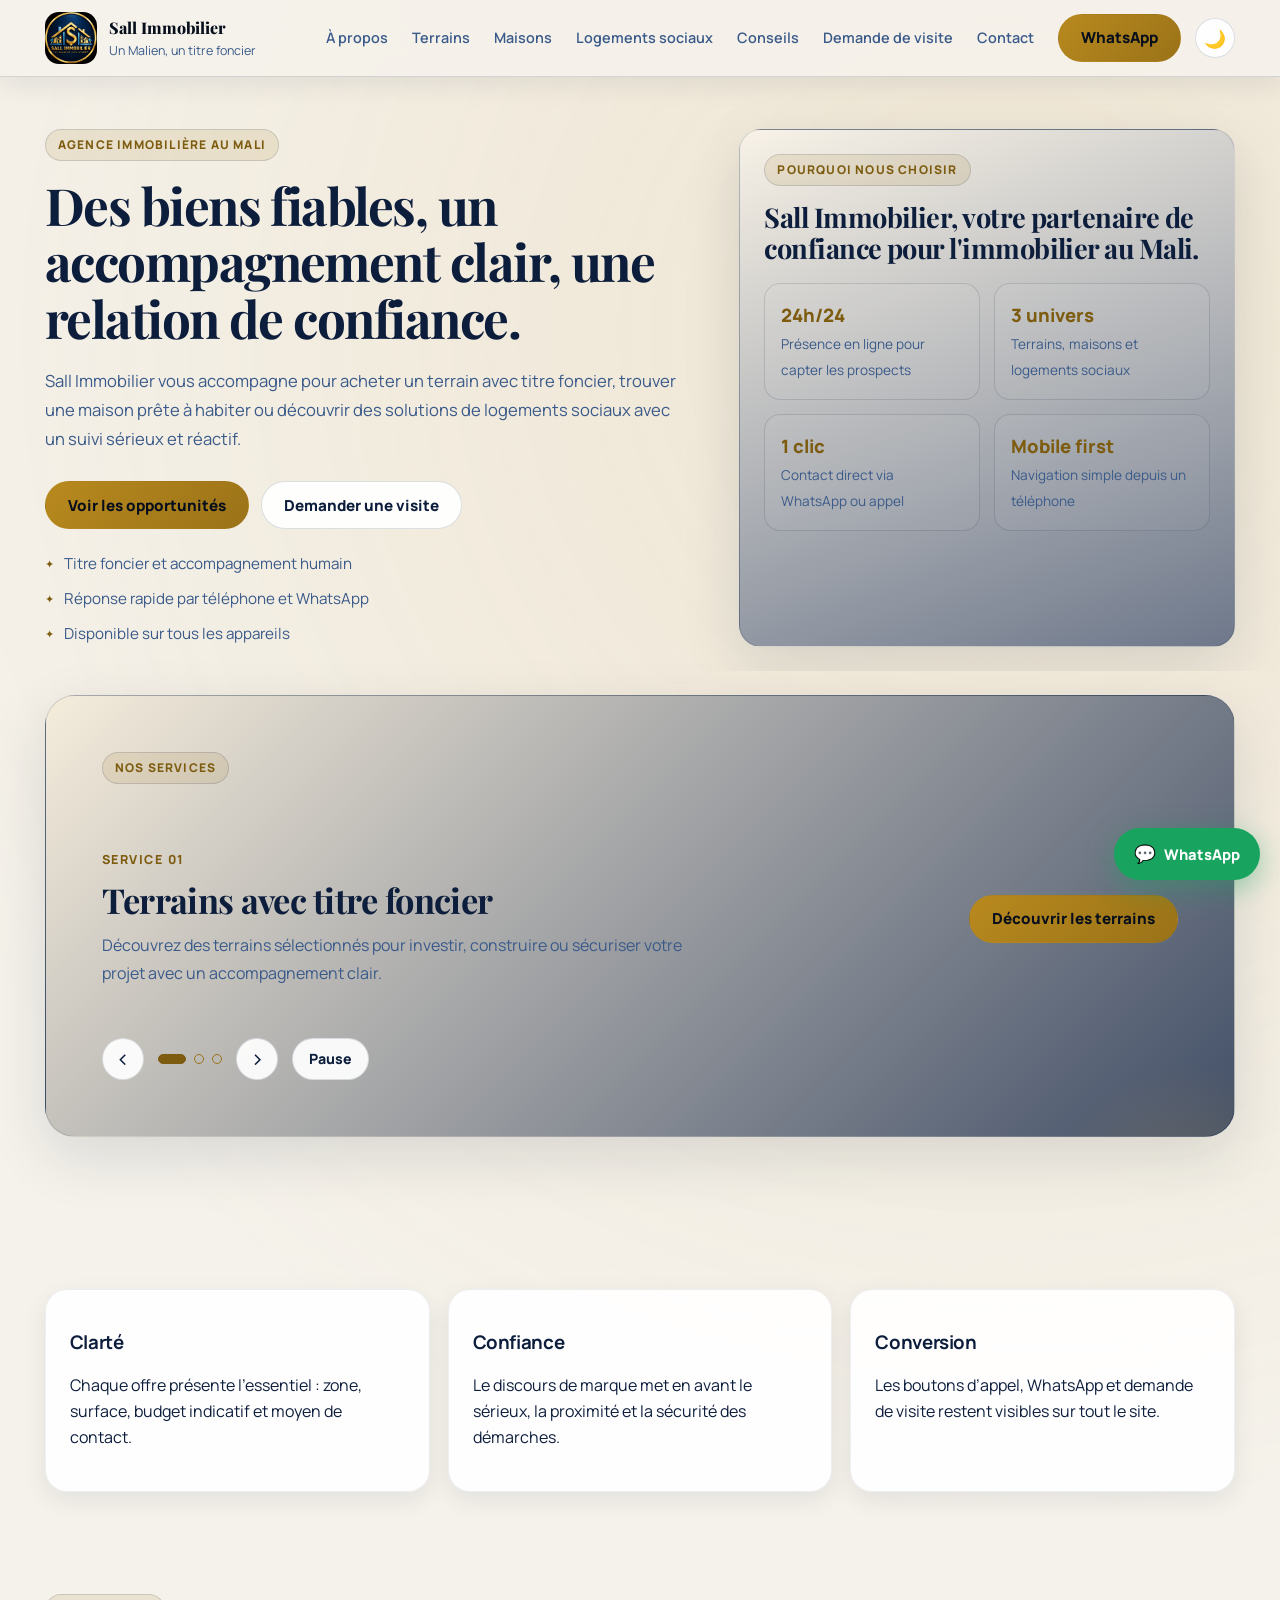
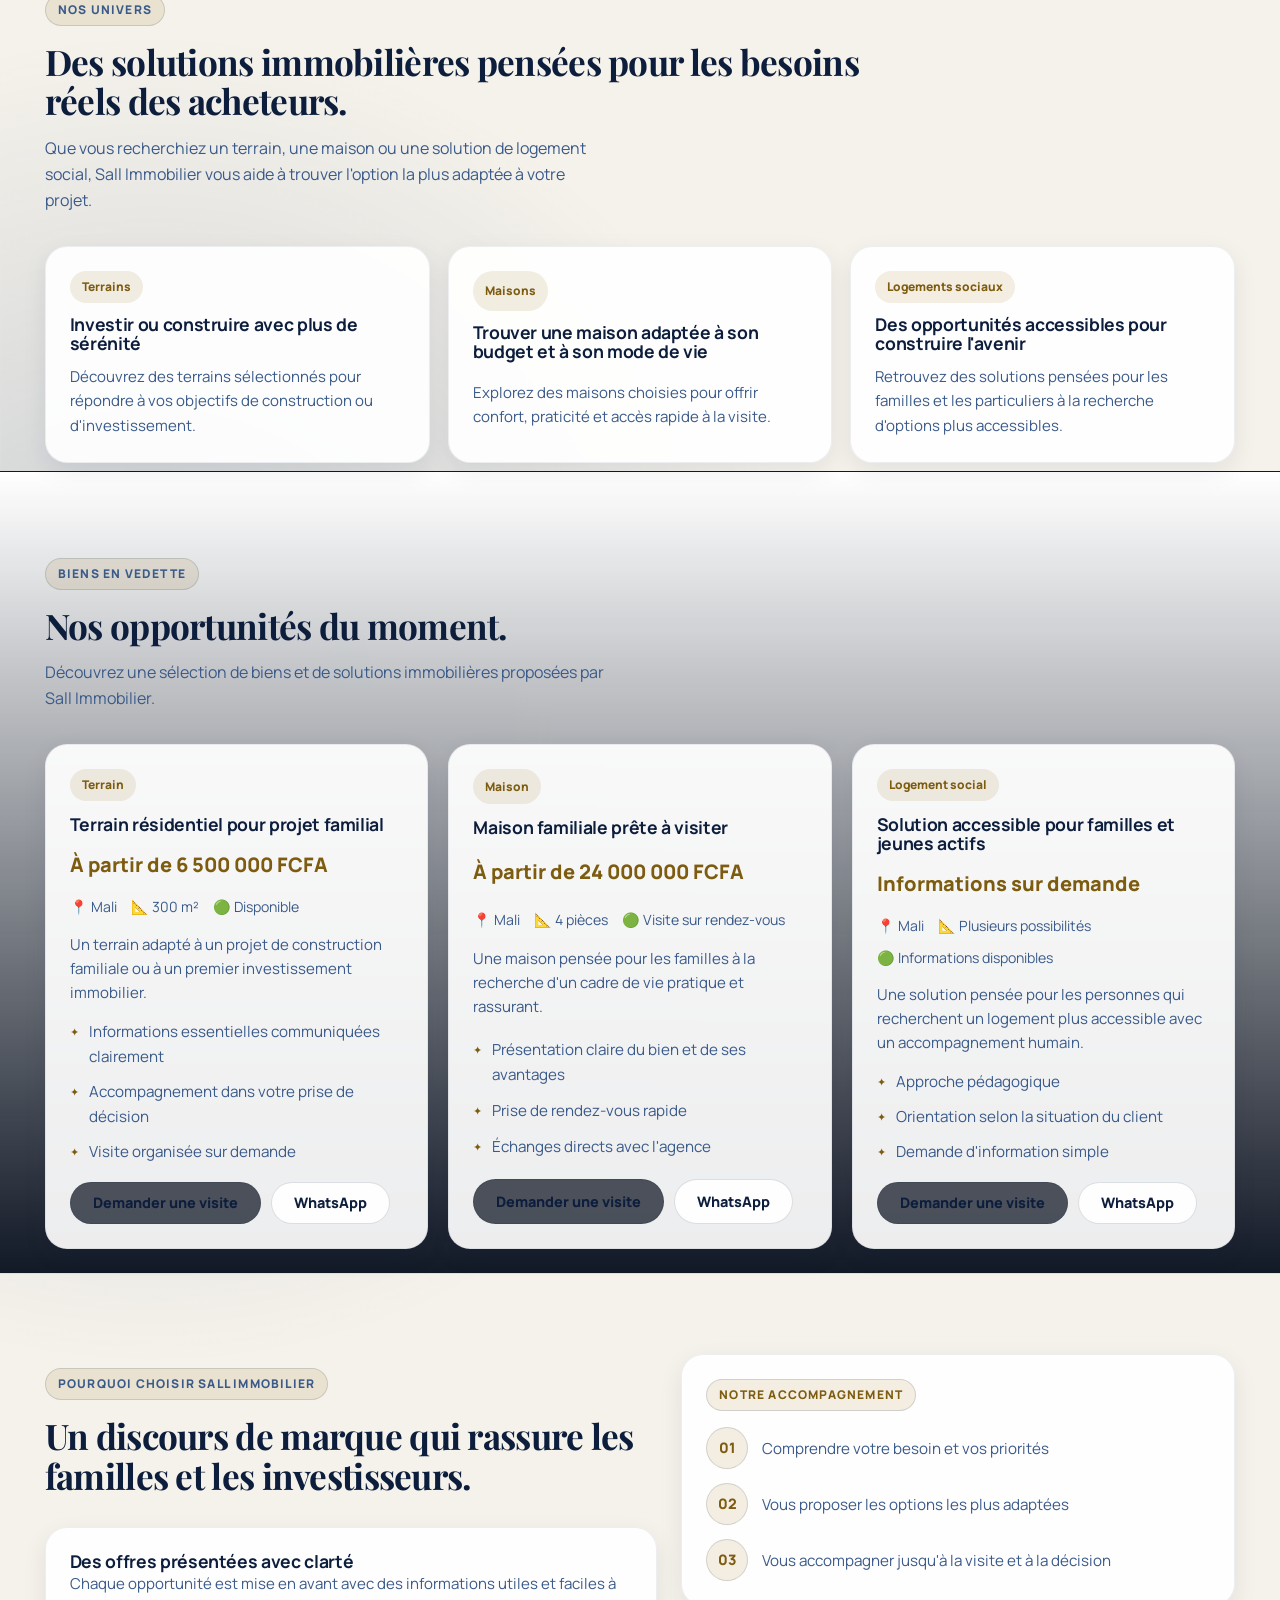
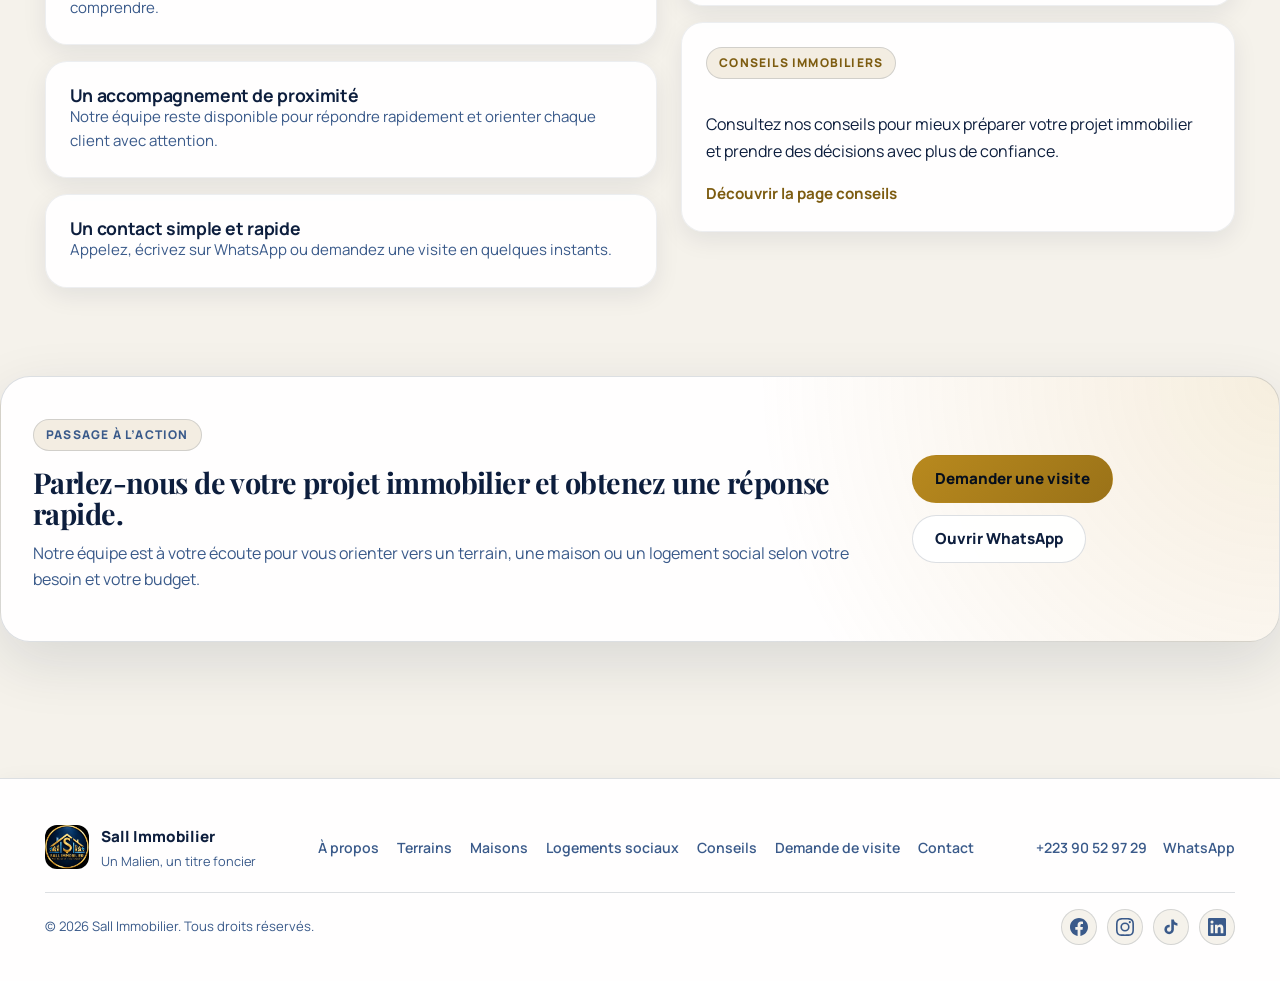
==== commit 3952e265: "Add services banner carousel, update phone to +223 90 52 97 29" ====
--- a/index.html
+++ b/index.html
@@ -70,6 +70,65 @@
         </div>
       </section>
 
+      <section class="services-banner" aria-label="Nos services" aria-roledescription="carousel" role="region" data-service-banner>
+        <div class="shell">
+          <div class="services-banner-card">
+            <div class="services-banner-copy">
+              <p class="eyebrow">Nos services</p>
+              <div class="services-banner-viewport" data-service-viewport>
+                <article class="service-slide is-active" data-service-slide role="group" aria-roledescription="slide" aria-label="1 sur 3" aria-hidden="false">
+                  <div>
+                    <p class="service-slide-kicker">Service 01</p>
+                    <h2>Terrains avec titre foncier</h2>
+                    <p>
+                      Découvrez des terrains sélectionnés pour investir, construire ou sécuriser
+                      votre projet avec un accompagnement clair.
+                    </p>
+                  </div>
+                  <a class="button button-gold service-slide-link" href="terrains.html">Découvrir les terrains</a>
+                </article>
+                <article class="service-slide" data-service-slide role="group" aria-roledescription="slide" aria-label="2 sur 3" aria-hidden="true">
+                  <div>
+                    <p class="service-slide-kicker">Service 02</p>
+                    <h2>Maisons prêtes à habiter</h2>
+                    <p>
+                      Explorez des maisons adaptées aux familles et aux investisseurs, avec des
+                      informations essentielles et une visite organisée sur demande.
+                    </p>
+                  </div>
+                  <a class="button button-gold service-slide-link" href="maisons.html">Voir les maisons</a>
+                </article>
+                <article class="service-slide" data-service-slide role="group" aria-roledescription="slide" aria-label="3 sur 3" aria-hidden="true">
+                  <div>
+                    <p class="service-slide-kicker">Service 03</p>
+                    <h2>Logements sociaux accessibles</h2>
+                    <p>
+                      Trouvez des solutions plus accessibles, pensées pour les familles et les
+                      particuliers, avec une orientation adaptée à votre situation.
+                    </p>
+                  </div>
+                  <a class="button button-gold service-slide-link" href="logements-sociaux.html">Découvrir les logements</a>
+                </article>
+              </div>
+              <div class="services-banner-controls">
+                <button class="services-banner-arrow" type="button" data-service-prev aria-label="Service précédent">
+                  <span aria-hidden="true">‹</span>
+                </button>
+                <div class="services-banner-dots" data-service-dots>
+                  <button class="services-banner-dot is-active" type="button" data-service-dot aria-label="Afficher le service 1 : Terrains" aria-current="true"></button>
+                  <button class="services-banner-dot" type="button" data-service-dot aria-label="Afficher le service 2 : Maisons"></button>
+                  <button class="services-banner-dot" type="button" data-service-dot aria-label="Afficher le service 3 : Logements sociaux"></button>
+                </div>
+                <button class="services-banner-arrow" type="button" data-service-next aria-label="Service suivant">
+                  <span aria-hidden="true">›</span>
+                </button>
+                <button class="services-banner-toggle" type="button" data-service-toggle aria-pressed="false" aria-label="Suspendre le défilement">Pause</button>
+              </div>
+            </div>
+          </div>
+        </div>
+      </section>
+
       <section class="section">
         <div class="shell">
           <div class="trust-grid">
--- a/styles.css
+++ b/styles.css
@@ -97,6 +97,7 @@
     radial-gradient(circle at 12% 55%, rgba(26, 58, 107, 0.22) 0%, transparent 26%);
   transition: background-color var(--transition), color var(--transition);
   -webkit-font-smoothing: antialiased;
+  overflow-x: hidden;
 }
 
 [data-theme="light"] body {
@@ -288,8 +289,9 @@
 .nav-overlay {
   position: fixed;
   inset: 0;
-  z-index: 99;
+  z-index: 200;
   background: var(--panel);
+  background-color: var(--panel);
   display: flex;
   flex-direction: column;
   padding: 24px;
@@ -358,11 +360,11 @@
 .nav-mobile a {
   display: flex;
   align-items: center;
-  padding: 14px 16px;
+  padding: 16px;
   border-radius: 12px;
-  font-size: 1rem;
+  font-size: 1.05rem;
   font-weight: 600;
-  color: var(--muted);
+  color: var(--ink);
   border: 1px solid transparent;
   transition: color var(--transition), background var(--transition), border-color var(--transition);
 }
@@ -491,6 +493,7 @@
 /* ── Hero Section ────────────────────────────────────────────── */
 .hero {
   padding: 52px 0 24px;
+  overflow: hidden;
 }
 
 .hero-grid,
@@ -516,8 +519,9 @@
 
 .page-hero h1 {
   margin: 0;
-  line-height: 0.96;
-  letter-spacing: -0.04em;
+  font-size: clamp(1.6rem, 3.5vw, 2.5rem);
+  line-height: 1.1;
+  letter-spacing: -0.03em;
 }
 
 .lead {
@@ -860,10 +864,6 @@
   align-items: center;
 }
 
-.page-hero h1 {
-  font-size: clamp(2.2rem, 5.5vw, 4rem);
-}
-
 .hero-aside {
   padding: 24px;
   border-radius: var(--radius-xl);
@@ -1197,6 +1197,167 @@
   font-size: 1.1rem;
 }
 
+.services-banner {
+  padding: 24px 0 72px;
+}
+
+.services-banner-card {
+  position: relative;
+  overflow: hidden;
+  padding: clamp(28px, 5vw, 56px);
+  border-radius: var(--radius-xl);
+  border: 1px solid var(--line);
+  background:
+    linear-gradient(135deg, rgba(200, 151, 58, 0.18), rgba(13, 30, 61, 0.78)),
+    var(--panel);
+  box-shadow: var(--shadow);
+}
+
+.services-banner-card::before {
+  content: "";
+  position: absolute;
+  right: -10%;
+  bottom: -55%;
+  width: 320px;
+  height: 320px;
+  border-radius: 50%;
+  background: radial-gradient(circle, rgba(232, 184, 75, 0.22), transparent 68%);
+}
+
+.services-banner-copy {
+  position: relative;
+  display: grid;
+  gap: 24px;
+}
+
+.services-banner-viewport {
+  display: grid;
+  min-height: 190px;
+}
+
+.service-slide {
+  grid-area: 1 / 1;
+  display: grid;
+  grid-template-columns: minmax(0, 1fr) auto;
+  align-items: center;
+  gap: 24px;
+  opacity: 0;
+  visibility: hidden;
+  transform: translateX(24px);
+  transition: opacity 500ms ease, transform 500ms ease, visibility 500ms ease;
+}
+
+.service-slide.is-active {
+  opacity: 1;
+  visibility: visible;
+  transform: translateX(0);
+}
+
+.service-slide-kicker {
+  margin: 0 0 10px;
+  color: var(--gold-strong);
+  font-size: 0.78rem;
+  font-weight: 800;
+  letter-spacing: 0.12em;
+  text-transform: uppercase;
+}
+
+.service-slide h2 {
+  margin: 0;
+  font-size: clamp(1.5rem, 3vw, 2.15rem);
+  line-height: 1.15;
+}
+
+.service-slide p:not(.service-slide-kicker) {
+  max-width: 62ch;
+  margin: 12px 0 0;
+  color: var(--muted);
+  line-height: 1.7;
+}
+
+.service-slide-link {
+  min-width: 170px;
+}
+
+.services-banner-controls {
+  display: flex;
+  flex-wrap: wrap;
+  align-items: center;
+  gap: 14px;
+}
+
+.services-banner-arrow {
+  display: inline-flex;
+  align-items: center;
+  justify-content: center;
+  width: 42px;
+  height: 42px;
+  border-radius: 50%;
+  border: 1px solid var(--line);
+  background: var(--panel-alt);
+  color: var(--ink);
+  font-size: 1.45rem;
+  line-height: 1;
+  transition: background var(--transition), border-color var(--transition), color var(--transition), transform 180ms ease;
+}
+
+.services-banner-arrow:hover,
+.services-banner-arrow:focus-visible {
+  border-color: var(--gold);
+  background: var(--gold-dim);
+  color: var(--gold-strong);
+  transform: translateY(-2px);
+}
+
+.services-banner-dots {
+  display: flex;
+  align-items: center;
+  gap: 8px;
+}
+
+.services-banner-dot {
+  width: 10px;
+  height: 10px;
+  padding: 0;
+  border: 1px solid var(--gold);
+  border-radius: 999px;
+  background: transparent;
+  transition: width var(--transition), background var(--transition), border-color var(--transition);
+}
+
+.services-banner-dot:hover,
+.services-banner-dot:focus-visible,
+.services-banner-dot.is-active {
+  width: 28px;
+  border-color: var(--gold-strong);
+  background: var(--gold-strong);
+}
+
+.services-banner-toggle {
+  min-height: 42px;
+  padding: 0 16px;
+  border: 1px solid var(--line);
+  border-radius: 999px;
+  background: var(--panel-alt);
+  color: var(--ink);
+  font-weight: 800;
+  font-size: 0.88rem;
+  transition: background var(--transition), border-color var(--transition), color var(--transition);
+}
+
+.services-banner-toggle:hover,
+.services-banner-toggle:focus-visible {
+  border-color: var(--gold);
+  background: var(--gold-dim);
+  color: var(--gold-strong);
+}
+
+@media (prefers-reduced-motion: reduce) {
+  .service-slide {
+    transition: none;
+  }
+}
+
 /* ── Animations ──────────────────────────────────────────────── */
 .fade-in {
   animation: rise 600ms ease both;
@@ -1309,6 +1470,32 @@
     padding: 32px 0 16px;
   }
 
+  .services-banner {
+    padding: 16px 0 56px;
+  }
+
+  .services-banner-card {
+    padding: 24px 18px;
+  }
+
+  .services-banner-viewport {
+    min-height: 300px;
+  }
+
+  .service-slide {
+    grid-template-columns: 1fr;
+    align-items: start;
+    gap: 18px;
+  }
+
+  .service-slide-link {
+    width: 100%;
+  }
+
+  .services-banner-controls {
+    justify-content: flex-start;
+  }
+
   .hero-copy h1 {
     font-size: clamp(1.8rem, 8vw, 2.8rem);
   }
@@ -1318,7 +1505,7 @@
   }
 
   .page-hero h1 {
-    font-size: clamp(2rem, 9.5vw, 3.2rem);
+    font-size: clamp(1.5rem, 7vw, 2.2rem);
   }
 
   .cta-shell {
